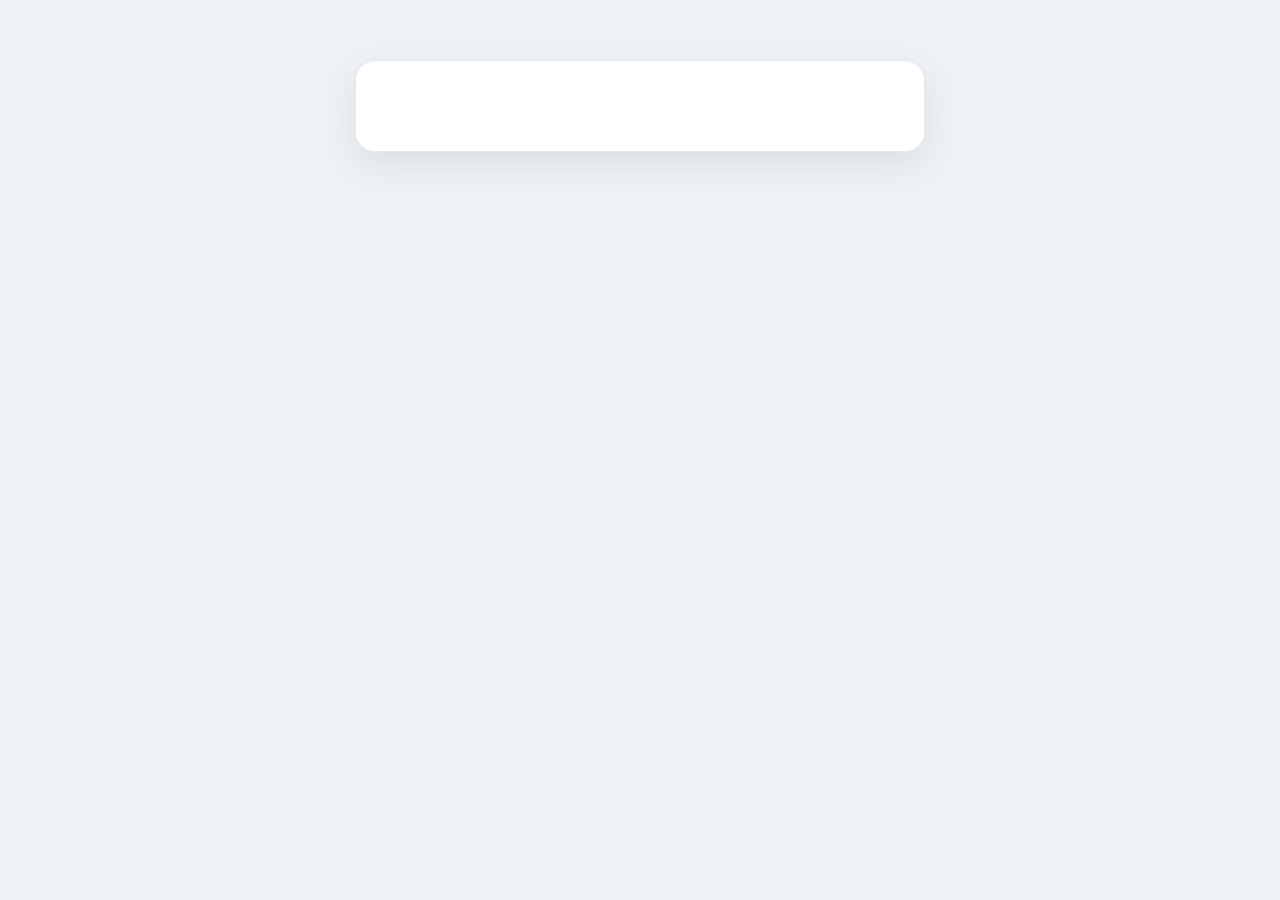
==== issuer.html @ 2937be56 "Create issuer.html" ====
<!DOCTYPE html>
<html lang="en">
<head>
    <meta charset="UTF-8">
    <meta name="viewport" content="width=device-width, initial-scale=1.0">
    <title>Authority Issuance Portal</title>
    <style>
        /* Base Reset & Typography */
        * {
            box-sizing: border-box;
            margin: 0;
            padding: 0;
            font-family: -apple-system, BlinkMacSystemFont, "Segoe UI", Roboto, Helvetica, Arial, sans-serif;
        }

        /* Solid Canvas Background */
        body {
            display: flex;
            justify-content: center;
            align-items: flex-start;
            padding: 60px 20px;
            min-height: 100vh;
            background-color: #eef2f6;
            color: #0f172a;
        }

        .perspective-wrapper {
            width: 100%;
            max-width: 570px;
        }

        /* Solid White Container Card (No Glassmorphism) */
        .container {
            background-color: #ffffff;
            padding: 45px;
            border-radius: 20px;
            box-shadow: 0 12px 36px rgba(0, 0, 0, 0.08);
            border: 1px solid #e2e8f0;
            width: 100%;
            position: relative;
        }
    </style>
</head>
<body>

    <div id="toast-container"></div>

    <div class="perspective-wrapper">
        <div class="container">
            <!-- Header and form content will go here -->
        </div>
    </div>

</body>
</html>
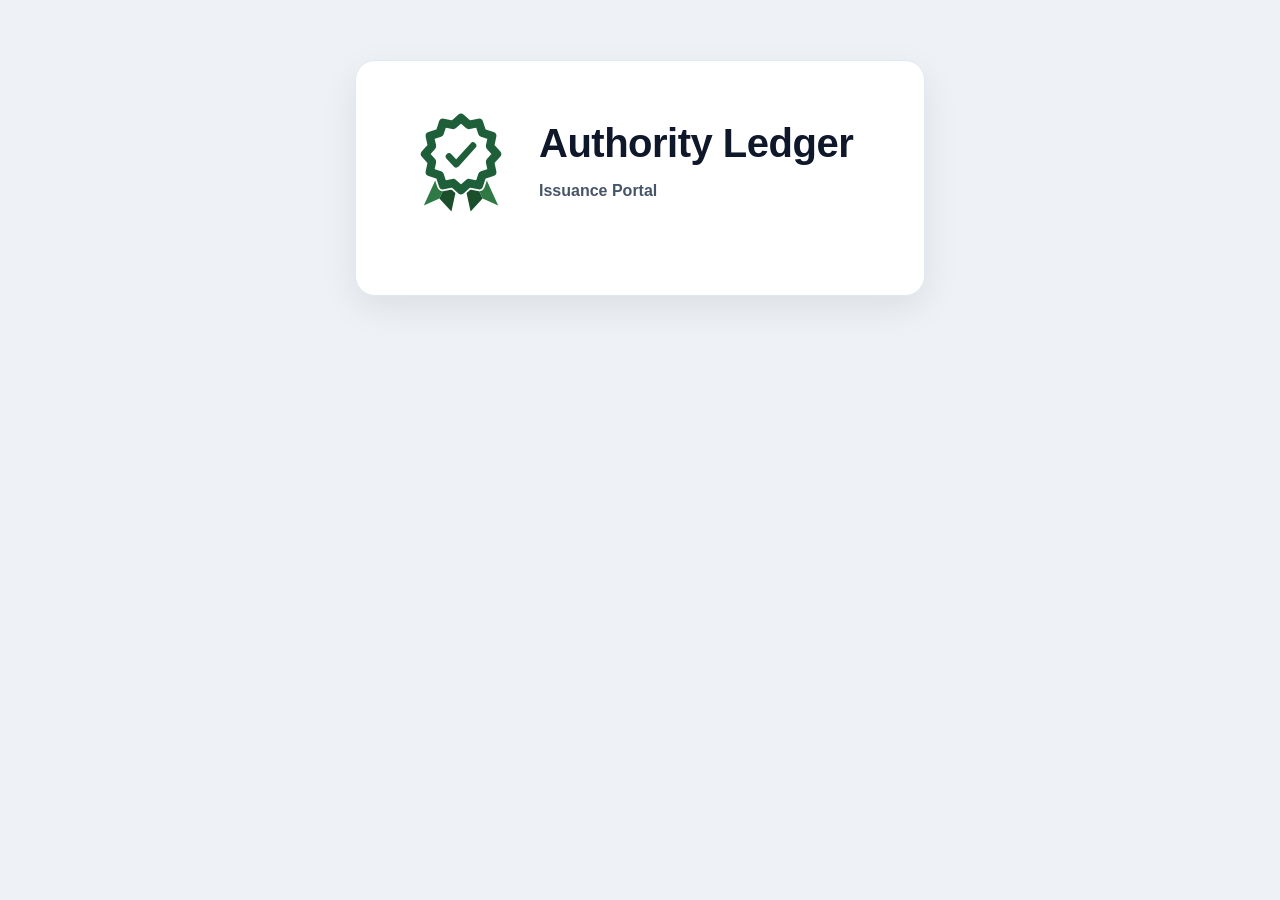
==== commit 431e36c0: "added logo and title" ====
--- a/issuer.html
+++ b/issuer.html
@@ -39,6 +39,37 @@
             width: 100%;
             position: relative;
         }
+        .title-wrapper {
+            display: flex;
+            align-items: center;
+            gap: 18px;
+            margin-bottom: 24px;
+        }
+
+        .portal-logo {
+            width: 120px;
+            height: 120px;
+            flex-shrink: 0;
+        }
+
+        .title-wrapper h2 {
+            margin: 0;
+    padding: 0;
+    line-height: 1.15;
+    font-size: 40px;
+    font-weight: 800;
+    color: #0f172a;
+    letter-spacing: -0.5px;
+    transform: translateY(-12px);
+        }
+
+        .portal-subtitle {
+            display: block;
+            font-size: 16px;
+            font-weight: 600;
+            color: #475569;
+            margin-top: 4px;
+        }
     </style>
 </head>
 <body>
@@ -48,6 +79,31 @@
     <div class="perspective-wrapper">
         <div class="container">
             <!-- Header and form content will go here -->
+             <div class="title-wrapper">
+                <svg class="portal-logo" viewBox="0 0 100 100" fill="none" xmlns="http://www.w3.org/2000/svg">
+                    <!-- Dual-Faceted Ribbons -->
+                    <polygon points="34,50 19,83 32,77 43,53" fill="#2f7a44" stroke="#13381e" stroke-width="0" stroke-linejoin="round" />
+                    <polygon points="43,53 32,77 42,88 49,56" fill="#1b4e2b" stroke="#13381e" stroke-width="0" stroke-linejoin="round" />
+                    <polygon points="51,56 58,88 68,77 57,53" fill="#1b4e2b" stroke="#13381e" stroke-width="0" stroke-linejoin="round" />
+                    <polygon points="57,53 68,77 81,83 66,50" fill="#2f7a44" stroke="#13381e" stroke-width="0" stroke-linejoin="round" />
+                    
+                    <!-- White Gap Mask -->
+                    <polygon points="50,10 56.5,15.8 65,14 67.7,22.3 76,25 74.2,33.5 80,40 74.2,46.5 76,55 67.7,57.7 65,66 56.5,64.2 50,70 43.5,64.2 35,66 32.3,57.7 24,55 25.8,46.5 20,40 25.8,33.5 24,25 32.3,22.3 35,14 43.5,15.8" 
+                             fill="#ffffff" stroke="#ffffff" stroke-width="10" stroke-linejoin="round" />
+
+                    <!-- 12-Point Rosette Body -->
+                    <polygon points="50,10 56.5,15.8 65,14 67.7,22.3 76,25 74.2,33.5 80,40 74.2,46.5 76,55 67.7,57.7 65,66 56.5,64.2 50,70 43.5,64.2 35,66 32.3,57.7 24,55 25.8,46.5 20,40 25.8,33.5 24,25 32.3,22.3 35,14 43.5,15.8" 
+                             fill="#ffffff" stroke="#1e5e39" stroke-width="7" stroke-linejoin="round" />
+                    
+                    <!-- Center Checkmark -->
+                    <path d="M 40 42 L 46 48.5 L 60 33" stroke="#1e5e39" stroke-width="5.5" stroke-linecap="round" stroke-linejoin="round" fill="none" />
+                </svg>
+
+                <div>
+                    <h2>Authority Ledger</h2>
+                    <span class="portal-subtitle">Issuance Portal</span>
+                </div>
+            </div>
         </div>
     </div>
 
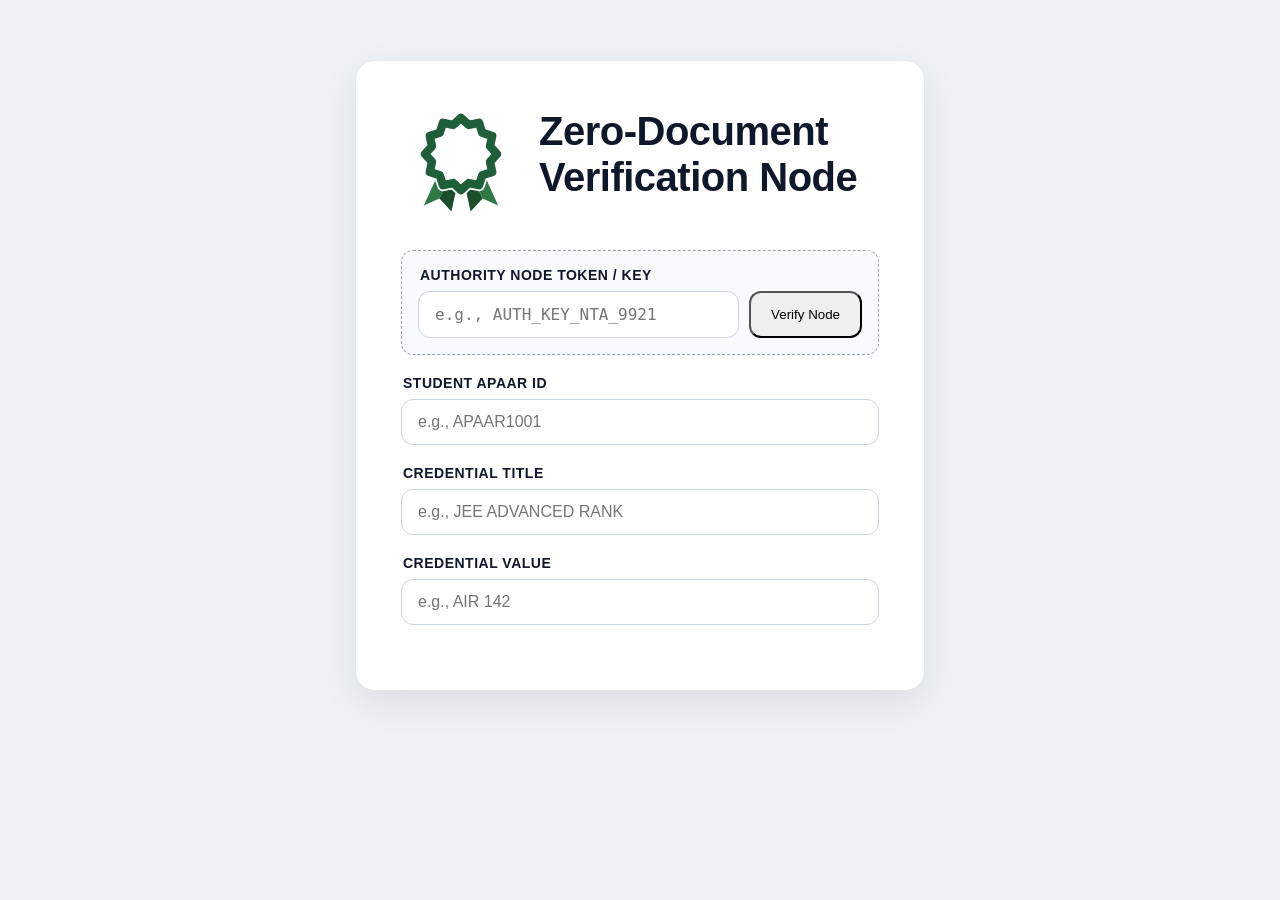
==== commit 4c58b534: "added auth gate feature" ====
--- a/issuer.html
+++ b/issuer.html
@@ -12,6 +12,19 @@
             padding: 0;
             font-family: -apple-system, BlinkMacSystemFont, "Segoe UI", Roboto, Helvetica, Arial, sans-serif;
         }
+        /* Authority Gate Box */
+.auth-gate {
+    background: #f8fafc;
+    border: 1px dashed #94a3b8;
+    border-radius: 12px;
+    padding: 16px;
+    margin-bottom: 20px;
+}
+
+.auth-gate-row {
+    display: flex;
+    gap: 10px;
+}
 
         /* Solid Canvas Background */
         body {
@@ -70,6 +83,109 @@
             color: #475569;
             margin-top: 4px;
         }
+        /* Form Inputs */
+        .input-group {
+            margin-bottom: 20px;
+        }
+
+        .input-label {
+            display: block;
+            font-size: 14px;
+            font-weight: 700;
+            color: #0f172a;
+            text-transform: uppercase;
+            letter-spacing: 0.5px;
+            margin-bottom: 8px;
+            padding-left: 2px;
+        }
+
+        input, select {
+            width: 100%;
+            background: #ffffff;
+            border: 1px solid #cbd5e1;
+            border-radius: 12px;
+            padding: 13px 16px;
+            font-size: 16px;
+            color: #0f172a;
+            outline: none;
+            transition: border-color 0.2s, box-shadow 0.2s;
+        }
+
+        input:focus, select:focus {
+            border-color: #0ea5e9;
+            box-shadow: 0 0 0 3px rgba(14, 165, 233, 0.12);
+        }
+
+        /* Mint Green Verification Badge */
+        .verification-badge {
+            display: none;
+            background-color: #e8f5ec;
+            border: 1px solid #bce3c8;
+            color: #1b5e20;
+            padding: 12px 16px;
+            font-size: 14px;
+            font-weight: 600;
+            border-radius: 10px;
+            margin-top: 8px;
+            animation: slideDown 0.2s ease-out forwards;
+        }
+
+        @keyframes slideDown {
+            from { opacity: 0; transform: translateY(-4px); }
+            to { opacity: 1; transform: translateY(0); }
+        }
+        .draw-tick {
+    stroke-dasharray: 32;
+    stroke-dashoffset: 32;
+    
+    transform-box: fill-box;
+    transform-origin: center;
+    
+    /* 3.8s loop with snappy modern easing */
+    animation: modernTickLoop 3.8s cubic-bezier(0.16, 1, 0.3, 1) infinite;
+}
+
+@keyframes modernTickLoop {
+    0%, 10% {
+        stroke-dashoffset: 32;
+        opacity: 0;
+        transform: scale(0.94);
+        filter: drop-shadow(0 0 0 rgba(30, 94, 57, 0));
+    }
+    14% {
+        opacity: 1;
+        transform: scale(0.96);
+    }
+    /* Stroke completes: snappy pen flick + elastic pop + emerald bloom */
+    28% {
+        stroke-dashoffset: 0;
+        transform: scale(1.07);
+        filter: drop-shadow(0 2px 8px rgba(30, 94, 57, 0.45));
+    }
+    /* Settles naturally into resting position */
+    36% {
+        stroke-dashoffset: 0;
+        transform: scale(1);
+        filter: drop-shadow(0 0 0 rgba(30, 94, 57, 0));
+    }
+    /* Holds clean and stationary */
+    78% {
+        opacity: 1;
+        stroke-dashoffset: 0;
+        transform: scale(1);
+    }
+    /* Subtle dissolve out */
+    88% {
+        opacity: 0;
+        stroke-dashoffset: 0;
+        transform: scale(0.96);
+    }
+    100% {
+        stroke-dashoffset: 32;
+        opacity: 0;
+        transform: scale(0.94);
+    }
+}
     </style>
 </head>
 <body>
@@ -96,13 +212,39 @@
                              fill="#ffffff" stroke="#1e5e39" stroke-width="7" stroke-linejoin="round" />
                     
                     <!-- Center Checkmark -->
-                    <path d="M 40 42 L 46 48.5 L 60 33" stroke="#1e5e39" stroke-width="5.5" stroke-linecap="round" stroke-linejoin="round" fill="none" />
+                    <path d="M 40 42 L 46 48.5 L 60 33" class="draw-tick" stroke="#1e5e39" stroke-width="5.5" stroke-linecap="round" stroke-linejoin="round" fill="none" />
                 </svg>
 
                 <div>
-                    <h2>Authority Ledger</h2>
-                    <span class="portal-subtitle">Issuance Portal</span>
+                    <h2>Zero-Document<br>Verification Node</h2>
+                    
                 </div>
+                
+            </div>
+            <!-- Form Input Fields -->
+            <!-- Authority Key Login -->
+<div class="auth-gate">
+    <label class="input-label">Authority Node Token / Key</label>
+    <div class="auth-gate-row">
+        <input type="password" id="authority_key_input" placeholder="e.g., AUTH_KEY_NTA_9921" style="font-family: monospace;">
+        <button type="button" class="action-btn" id="verify_node_btn" style="width: auto; padding: 0 20px; margin-top: 0; white-space: nowrap; border-radius: 12px;">Verify Node</button>
+    </div>
+</div>
+
+            <div class="input-group">
+                <label class="input-label">Student APAAR ID</label>
+                <input type="text" id="student_id_input" placeholder="e.g., APAAR1001" oninput="lookupStudentName()">
+                <div id="name_preview_badge" class="verification-badge"></div>
+            </div>
+
+            <div class="input-group">
+                <label class="input-label">Credential Title</label>
+                <input type="text" id="cred_name_input" placeholder="e.g., JEE ADVANCED RANK">
+            </div>
+
+            <div class="input-group">
+                <label class="input-label">Credential Value</label>
+                <input type="text" id="cred_val_input" placeholder="e.g., AIR 142">
             </div>
         </div>
     </div>
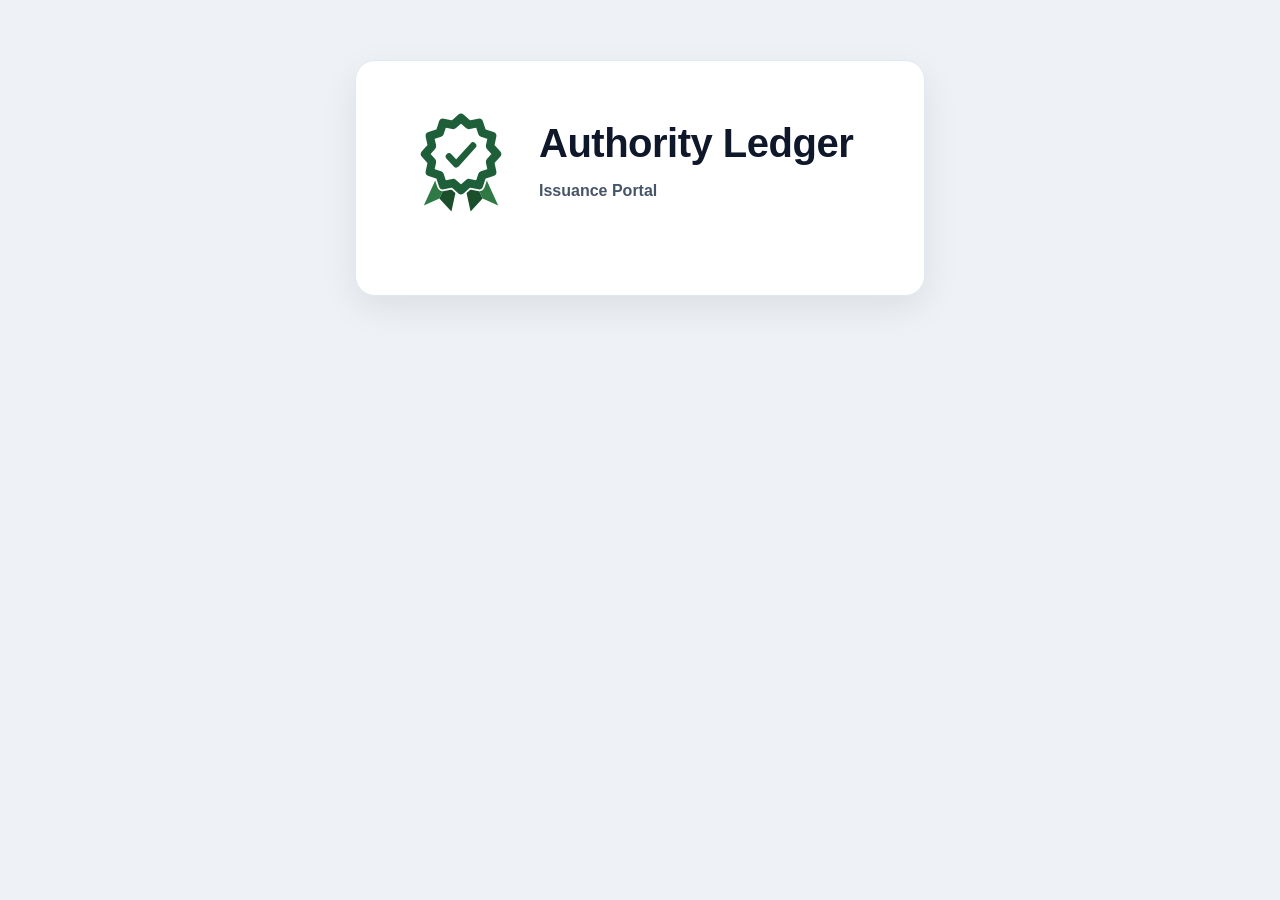
==== commit acfe599b: "Merge branch 'main' of https://github.com/HN-Yash/BFB-webmaxxers" ====
--- a/issuer.html
+++ b/issuer.html
@@ -12,19 +12,6 @@
             padding: 0;
             font-family: -apple-system, BlinkMacSystemFont, "Segoe UI", Roboto, Helvetica, Arial, sans-serif;
         }
-        /* Authority Gate Box */
-.auth-gate {
-    background: #f8fafc;
-    border: 1px dashed #94a3b8;
-    border-radius: 12px;
-    padding: 16px;
-    margin-bottom: 20px;
-}
-
-.auth-gate-row {
-    display: flex;
-    gap: 10px;
-}
 
         /* Solid Canvas Background */
         body {
@@ -83,109 +70,6 @@
             color: #475569;
             margin-top: 4px;
         }
-        /* Form Inputs */
-        .input-group {
-            margin-bottom: 20px;
-        }
-
-        .input-label {
-            display: block;
-            font-size: 14px;
-            font-weight: 700;
-            color: #0f172a;
-            text-transform: uppercase;
-            letter-spacing: 0.5px;
-            margin-bottom: 8px;
-            padding-left: 2px;
-        }
-
-        input, select {
-            width: 100%;
-            background: #ffffff;
-            border: 1px solid #cbd5e1;
-            border-radius: 12px;
-            padding: 13px 16px;
-            font-size: 16px;
-            color: #0f172a;
-            outline: none;
-            transition: border-color 0.2s, box-shadow 0.2s;
-        }
-
-        input:focus, select:focus {
-            border-color: #0ea5e9;
-            box-shadow: 0 0 0 3px rgba(14, 165, 233, 0.12);
-        }
-
-        /* Mint Green Verification Badge */
-        .verification-badge {
-            display: none;
-            background-color: #e8f5ec;
-            border: 1px solid #bce3c8;
-            color: #1b5e20;
-            padding: 12px 16px;
-            font-size: 14px;
-            font-weight: 600;
-            border-radius: 10px;
-            margin-top: 8px;
-            animation: slideDown 0.2s ease-out forwards;
-        }
-
-        @keyframes slideDown {
-            from { opacity: 0; transform: translateY(-4px); }
-            to { opacity: 1; transform: translateY(0); }
-        }
-        .draw-tick {
-    stroke-dasharray: 32;
-    stroke-dashoffset: 32;
-    
-    transform-box: fill-box;
-    transform-origin: center;
-    
-    /* 3.8s loop with snappy modern easing */
-    animation: modernTickLoop 3.8s cubic-bezier(0.16, 1, 0.3, 1) infinite;
-}
-
-@keyframes modernTickLoop {
-    0%, 10% {
-        stroke-dashoffset: 32;
-        opacity: 0;
-        transform: scale(0.94);
-        filter: drop-shadow(0 0 0 rgba(30, 94, 57, 0));
-    }
-    14% {
-        opacity: 1;
-        transform: scale(0.96);
-    }
-    /* Stroke completes: snappy pen flick + elastic pop + emerald bloom */
-    28% {
-        stroke-dashoffset: 0;
-        transform: scale(1.07);
-        filter: drop-shadow(0 2px 8px rgba(30, 94, 57, 0.45));
-    }
-    /* Settles naturally into resting position */
-    36% {
-        stroke-dashoffset: 0;
-        transform: scale(1);
-        filter: drop-shadow(0 0 0 rgba(30, 94, 57, 0));
-    }
-    /* Holds clean and stationary */
-    78% {
-        opacity: 1;
-        stroke-dashoffset: 0;
-        transform: scale(1);
-    }
-    /* Subtle dissolve out */
-    88% {
-        opacity: 0;
-        stroke-dashoffset: 0;
-        transform: scale(0.96);
-    }
-    100% {
-        stroke-dashoffset: 32;
-        opacity: 0;
-        transform: scale(0.94);
-    }
-}
     </style>
 </head>
 <body>
@@ -212,39 +96,13 @@
                              fill="#ffffff" stroke="#1e5e39" stroke-width="7" stroke-linejoin="round" />
                     
                     <!-- Center Checkmark -->
-                    <path d="M 40 42 L 46 48.5 L 60 33" class="draw-tick" stroke="#1e5e39" stroke-width="5.5" stroke-linecap="round" stroke-linejoin="round" fill="none" />
+                    <path d="M 40 42 L 46 48.5 L 60 33" stroke="#1e5e39" stroke-width="5.5" stroke-linecap="round" stroke-linejoin="round" fill="none" />
                 </svg>
 
                 <div>
-                    <h2>Zero-Document<br>Verification Node</h2>
-                    
+                    <h2>Authority Ledger</h2>
+                    <span class="portal-subtitle">Issuance Portal</span>
                 </div>
-                
-            </div>
-            <!-- Form Input Fields -->
-            <!-- Authority Key Login -->
-<div class="auth-gate">
-    <label class="input-label">Authority Node Token / Key</label>
-    <div class="auth-gate-row">
-        <input type="password" id="authority_key_input" placeholder="e.g., AUTH_KEY_NTA_9921" style="font-family: monospace;">
-        <button type="button" class="action-btn" id="verify_node_btn" style="width: auto; padding: 0 20px; margin-top: 0; white-space: nowrap; border-radius: 12px;">Verify Node</button>
-    </div>
-</div>
-
-            <div class="input-group">
-                <label class="input-label">Student APAAR ID</label>
-                <input type="text" id="student_id_input" placeholder="e.g., APAAR1001" oninput="lookupStudentName()">
-                <div id="name_preview_badge" class="verification-badge"></div>
-            </div>
-
-            <div class="input-group">
-                <label class="input-label">Credential Title</label>
-                <input type="text" id="cred_name_input" placeholder="e.g., JEE ADVANCED RANK">
-            </div>
-
-            <div class="input-group">
-                <label class="input-label">Credential Value</label>
-                <input type="text" id="cred_val_input" placeholder="e.g., AIR 142">
             </div>
         </div>
     </div>
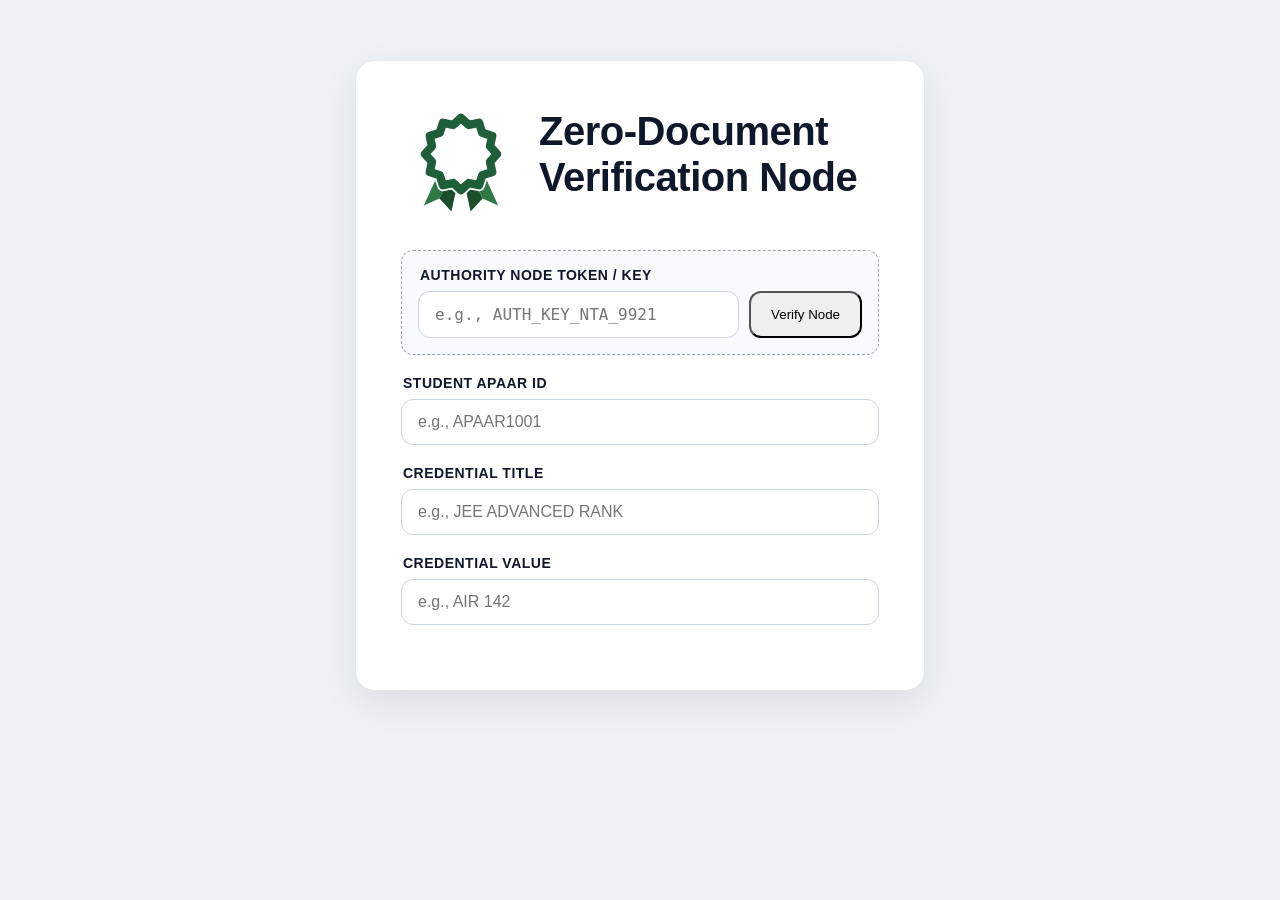
==== commit bcfab129: "Merge branch 'main' of https://github.com/HN-Yash/BFB-webmaxxers" ====
--- a/issuer.html
+++ b/issuer.html
@@ -12,6 +12,19 @@
             padding: 0;
             font-family: -apple-system, BlinkMacSystemFont, "Segoe UI", Roboto, Helvetica, Arial, sans-serif;
         }
+        /* Authority Gate Box */
+.auth-gate {
+    background: #f8fafc;
+    border: 1px dashed #94a3b8;
+    border-radius: 12px;
+    padding: 16px;
+    margin-bottom: 20px;
+}
+
+.auth-gate-row {
+    display: flex;
+    gap: 10px;
+}
 
         /* Solid Canvas Background */
         body {
@@ -70,6 +83,109 @@
             color: #475569;
             margin-top: 4px;
         }
+        /* Form Inputs */
+        .input-group {
+            margin-bottom: 20px;
+        }
+
+        .input-label {
+            display: block;
+            font-size: 14px;
+            font-weight: 700;
+            color: #0f172a;
+            text-transform: uppercase;
+            letter-spacing: 0.5px;
+            margin-bottom: 8px;
+            padding-left: 2px;
+        }
+
+        input, select {
+            width: 100%;
+            background: #ffffff;
+            border: 1px solid #cbd5e1;
+            border-radius: 12px;
+            padding: 13px 16px;
+            font-size: 16px;
+            color: #0f172a;
+            outline: none;
+            transition: border-color 0.2s, box-shadow 0.2s;
+        }
+
+        input:focus, select:focus {
+            border-color: #0ea5e9;
+            box-shadow: 0 0 0 3px rgba(14, 165, 233, 0.12);
+        }
+
+        /* Mint Green Verification Badge */
+        .verification-badge {
+            display: none;
+            background-color: #e8f5ec;
+            border: 1px solid #bce3c8;
+            color: #1b5e20;
+            padding: 12px 16px;
+            font-size: 14px;
+            font-weight: 600;
+            border-radius: 10px;
+            margin-top: 8px;
+            animation: slideDown 0.2s ease-out forwards;
+        }
+
+        @keyframes slideDown {
+            from { opacity: 0; transform: translateY(-4px); }
+            to { opacity: 1; transform: translateY(0); }
+        }
+        .draw-tick {
+    stroke-dasharray: 32;
+    stroke-dashoffset: 32;
+    
+    transform-box: fill-box;
+    transform-origin: center;
+    
+    /* 3.8s loop with snappy modern easing */
+    animation: modernTickLoop 3.8s cubic-bezier(0.16, 1, 0.3, 1) infinite;
+}
+
+@keyframes modernTickLoop {
+    0%, 10% {
+        stroke-dashoffset: 32;
+        opacity: 0;
+        transform: scale(0.94);
+        filter: drop-shadow(0 0 0 rgba(30, 94, 57, 0));
+    }
+    14% {
+        opacity: 1;
+        transform: scale(0.96);
+    }
+    /* Stroke completes: snappy pen flick + elastic pop + emerald bloom */
+    28% {
+        stroke-dashoffset: 0;
+        transform: scale(1.07);
+        filter: drop-shadow(0 2px 8px rgba(30, 94, 57, 0.45));
+    }
+    /* Settles naturally into resting position */
+    36% {
+        stroke-dashoffset: 0;
+        transform: scale(1);
+        filter: drop-shadow(0 0 0 rgba(30, 94, 57, 0));
+    }
+    /* Holds clean and stationary */
+    78% {
+        opacity: 1;
+        stroke-dashoffset: 0;
+        transform: scale(1);
+    }
+    /* Subtle dissolve out */
+    88% {
+        opacity: 0;
+        stroke-dashoffset: 0;
+        transform: scale(0.96);
+    }
+    100% {
+        stroke-dashoffset: 32;
+        opacity: 0;
+        transform: scale(0.94);
+    }
+}
     </style>
 </head>
 <body>
@@ -96,13 +212,39 @@
                              fill="#ffffff" stroke="#1e5e39" stroke-width="7" stroke-linejoin="round" />
                     
                     <!-- Center Checkmark -->
-                    <path d="M 40 42 L 46 48.5 L 60 33" stroke="#1e5e39" stroke-width="5.5" stroke-linecap="round" stroke-linejoin="round" fill="none" />
+                    <path d="M 40 42 L 46 48.5 L 60 33" class="draw-tick" stroke="#1e5e39" stroke-width="5.5" stroke-linecap="round" stroke-linejoin="round" fill="none" />
                 </svg>
 
                 <div>
-                    <h2>Authority Ledger</h2>
-                    <span class="portal-subtitle">Issuance Portal</span>
+                    <h2>Zero-Document<br>Verification Node</h2>
+                    
                 </div>
+                
+            </div>
+            <!-- Form Input Fields -->
+            <!-- Authority Key Login -->
+<div class="auth-gate">
+    <label class="input-label">Authority Node Token / Key</label>
+    <div class="auth-gate-row">
+        <input type="password" id="authority_key_input" placeholder="e.g., AUTH_KEY_NTA_9921" style="font-family: monospace;">
+        <button type="button" class="action-btn" id="verify_node_btn" style="width: auto; padding: 0 20px; margin-top: 0; white-space: nowrap; border-radius: 12px;">Verify Node</button>
+    </div>
+</div>
+
+            <div class="input-group">
+                <label class="input-label">Student APAAR ID</label>
+                <input type="text" id="student_id_input" placeholder="e.g., APAAR1001" oninput="lookupStudentName()">
+                <div id="name_preview_badge" class="verification-badge"></div>
+            </div>
+
+            <div class="input-group">
+                <label class="input-label">Credential Title</label>
+                <input type="text" id="cred_name_input" placeholder="e.g., JEE ADVANCED RANK">
+            </div>
+
+            <div class="input-group">
+                <label class="input-label">Credential Value</label>
+                <input type="text" id="cred_val_input" placeholder="e.g., AIR 142">
             </div>
         </div>
     </div>
